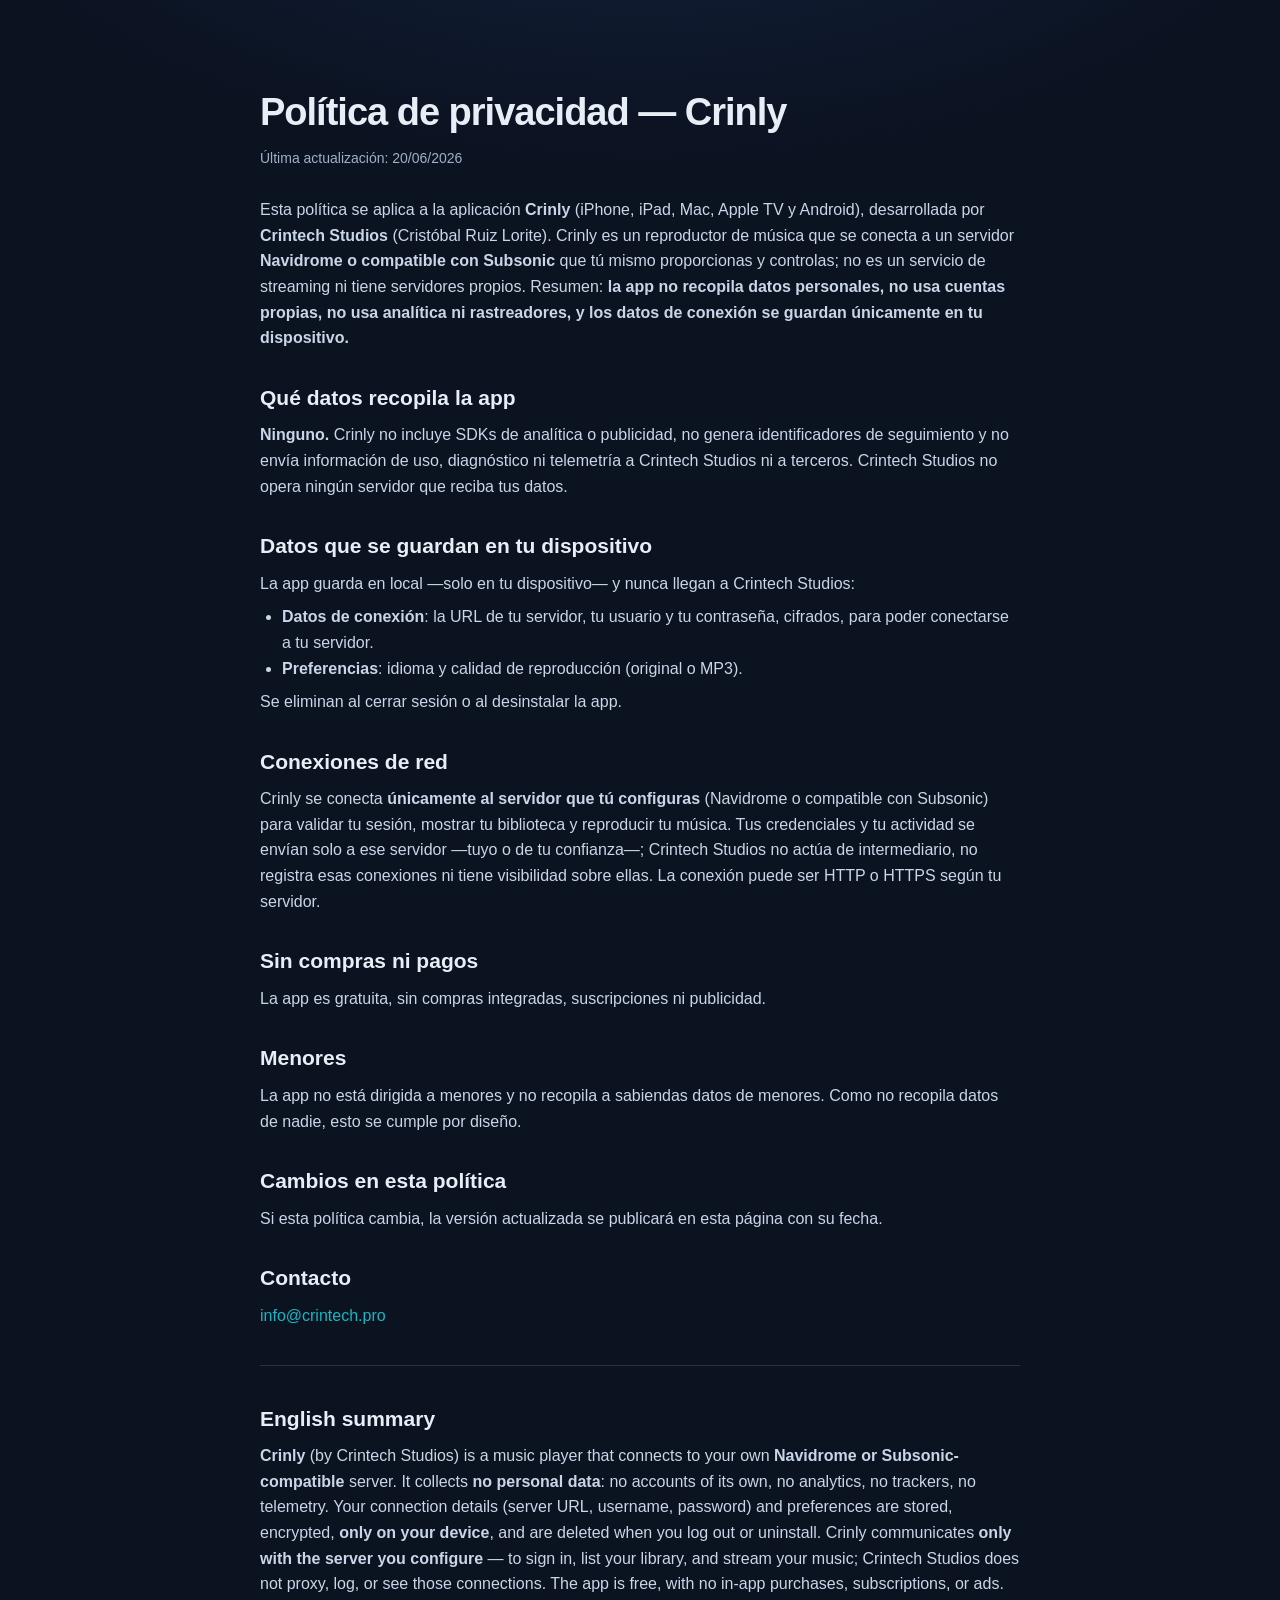
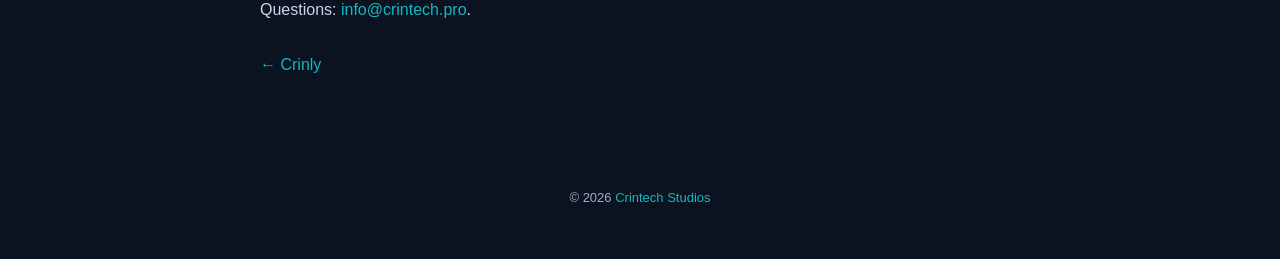
==== privacy/index.html @ 0751bfa3 "Crinly web: landing + política de privacidad (estático para Coolify)" ====
<!DOCTYPE html>
<html lang="es">
<head>
  <meta charset="UTF-8">
  <meta name="viewport" content="width=device-width, initial-scale=1.0">
  <title>Política de privacidad — Crinly</title>
  <meta name="description" content="Política de privacidad de Crinly: no recopila datos, sin cuentas, sin analítica ni rastreadores; las credenciales se guardan solo en tu dispositivo y solo se comunica con tu propio servidor.">
  <meta name="theme-color" content="#0B1220">
  <link rel="icon" href="/favicon.png">
  <link rel="canonical" href="https://crinly.crintech.pro/privacy/">
  <link rel="stylesheet" href="/style.css">
</head>
<body>
  <main class="wrap legal">
    <h1>Política de privacidad — Crinly</h1>
    <p class="updated">Última actualización: 20/06/2026</p>

    <p>Esta política se aplica a la aplicación <strong>Crinly</strong> (iPhone, iPad, Mac, Apple&nbsp;TV y Android), desarrollada por <strong>Crintech Studios</strong> (Cristóbal Ruiz Lorite). Crinly es un reproductor de música que se conecta a un servidor <strong>Navidrome o compatible con Subsonic</strong> que tú mismo proporcionas y controlas; no es un servicio de streaming ni tiene servidores propios. Resumen: <strong>la app no recopila datos personales, no usa cuentas propias, no usa analítica ni rastreadores, y los datos de conexión se guardan únicamente en tu dispositivo.</strong></p>

    <h2>Qué datos recopila la app</h2>
    <p><strong>Ninguno.</strong> Crinly no incluye SDKs de analítica o publicidad, no genera identificadores de seguimiento y no envía información de uso, diagnóstico ni telemetría a Crintech Studios ni a terceros. Crintech Studios no opera ningún servidor que reciba tus datos.</p>

    <h2>Datos que se guardan en tu dispositivo</h2>
    <p>La app guarda en local —solo en tu dispositivo— y nunca llegan a Crintech Studios:</p>
    <ul>
      <li><strong>Datos de conexión</strong>: la URL de tu servidor, tu usuario y tu contraseña, cifrados, para poder conectarse a tu servidor.</li>
      <li><strong>Preferencias</strong>: idioma y calidad de reproducción (original o MP3).</li>
    </ul>
    <p>Se eliminan al cerrar sesión o al desinstalar la app.</p>

    <h2>Conexiones de red</h2>
    <p>Crinly se conecta <strong>únicamente al servidor que tú configuras</strong> (Navidrome o compatible con Subsonic) para validar tu sesión, mostrar tu biblioteca y reproducir tu música. Tus credenciales y tu actividad se envían solo a ese servidor —tuyo o de tu confianza—; Crintech Studios no actúa de intermediario, no registra esas conexiones ni tiene visibilidad sobre ellas. La conexión puede ser HTTP o HTTPS según tu servidor.</p>

    <h2>Sin compras ni pagos</h2>
    <p>La app es gratuita, sin compras integradas, suscripciones ni publicidad.</p>

    <h2>Menores</h2>
    <p>La app no está dirigida a menores y no recopila a sabiendas datos de menores. Como no recopila datos de nadie, esto se cumple por diseño.</p>

    <h2>Cambios en esta política</h2>
    <p>Si esta política cambia, la versión actualizada se publicará en esta página con su fecha.</p>

    <h2>Contacto</h2>
    <p><a href="mailto:info@crintech.pro?subject=Privacidad%20Crinly">info@crintech.pro</a></p>

    <hr>

    <h2 id="en">English summary</h2>
    <p><strong>Crinly</strong> (by Crintech Studios) is a music player that connects to your own <strong>Navidrome or Subsonic-compatible</strong> server. It collects <strong>no personal data</strong>: no accounts of its own, no analytics, no trackers, no telemetry. Your connection details (server URL, username, password) and preferences are stored, encrypted, <strong>only on your device</strong>, and are deleted when you log out or uninstall. Crinly communicates <strong>only with the server you configure</strong> — to sign in, list your library, and stream your music; Crintech Studios does not proxy, log, or see those connections. The app is free, with no in-app purchases, subscriptions, or ads. Questions: <a href="mailto:info@crintech.pro?subject=Crinly%20privacy">info@crintech.pro</a>.</p>

    <a class="back" href="/">&larr; Crinly</a>
  </main>
  <footer>&copy; 2026 <a href="https://crintech.pro">Crintech Studios</a></footer>
</body>
</html>
---- style.css ----
:root {
  --teal: #15B8C4;
  --blue: #2563EB;
  --bg: #0B1220;
  --bg2: #0E1A2E;
  --fg: #E8EEF6;
  --muted: #9FB0C7;
}
* { box-sizing: border-box; margin: 0; padding: 0; }
html { -webkit-text-size-adjust: 100%; }
body {
  font-family: -apple-system, BlinkMacSystemFont, "Segoe UI", Roboto, Helvetica, Arial, sans-serif;
  color: var(--fg);
  background: radial-gradient(1200px 600px at 50% -10%, #14233f 0%, var(--bg) 60%);
  min-height: 100vh;
  line-height: 1.6;
}
a { color: var(--teal); text-decoration: none; }
a:hover { text-decoration: underline; }
.wrap { max-width: 760px; margin: 0 auto; padding: 0 24px; }

/* hero */
.hero { text-align: center; padding: 80px 24px 56px; }
.mark { width: 132px; height: 132px; border-radius: 30px;
  background: linear-gradient(135deg, var(--teal), var(--blue));
  display: inline-flex; align-items: center; justify-content: center;
  box-shadow: 0 20px 50px rgba(37,99,235,.35); }
.mark svg { width: 78px; height: 78px; }
h1 { font-size: 56px; font-weight: 800; margin: 26px 0 6px; letter-spacing: -1px; }
.tagline { font-size: 22px; color: var(--muted); }
.lead { max-width: 560px; margin: 26px auto 0; color: var(--muted); font-size: 17px; }
.soon { margin-top: 30px; font-size: 14px; color: var(--muted);
  border: 1px solid rgba(159,176,199,.25); border-radius: 999px; display: inline-block; padding: 8px 18px; }
.links { margin-top: 34px; }
.links a { margin: 0 12px; }

/* legal */
.legal { padding: 56px 0 80px; }
.legal h1 { font-size: 38px; text-align: left; margin-bottom: 4px; }
.legal .updated { color: var(--muted); font-size: 14px; margin-bottom: 28px; }
.legal h2 { font-size: 21px; margin: 30px 0 8px; }
.legal p, .legal li { color: #C9D6E8; }
.legal ul { margin: 8px 0 8px 22px; }
.legal hr { border: 0; border-top: 1px solid rgba(159,176,199,.2); margin: 36px 0; }
.legal .back { display: inline-block; margin-top: 30px; }

footer { text-align: center; color: var(--muted); font-size: 13px; padding: 30px 24px 50px; }
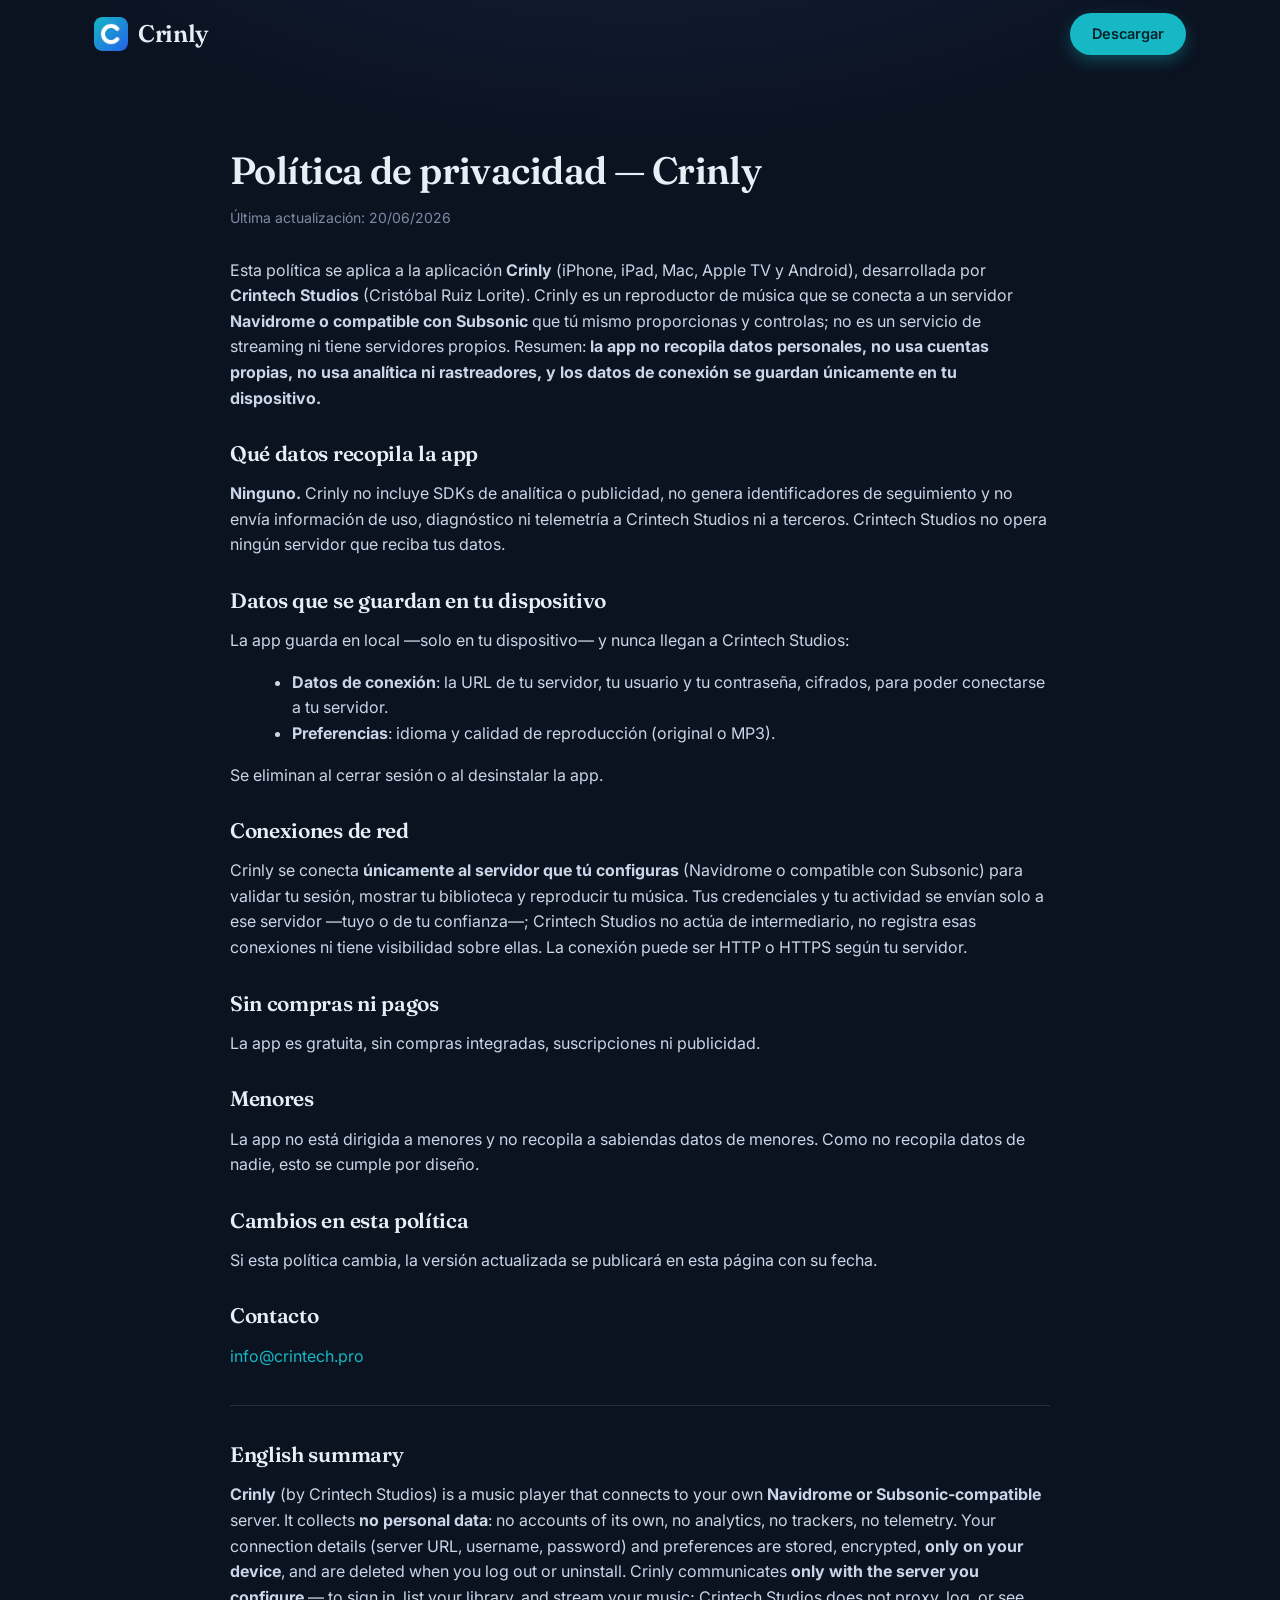
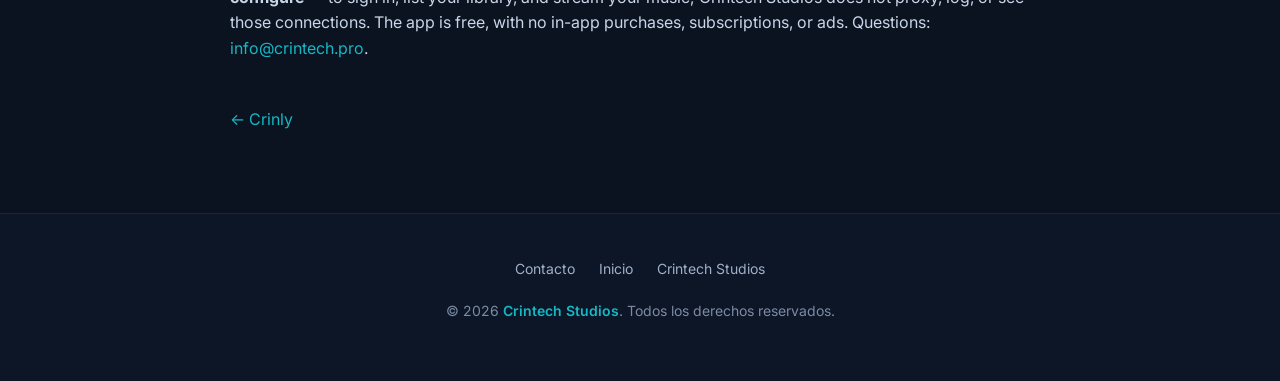
==== commit 160ca861: "landing: mismo sistema de diseño que aulixa.app (Fraunces + Inter, nav fijo con menu movil, seccione" ====
--- a/privacy/index.html
+++ b/privacy/index.html
@@ -8,9 +8,24 @@
   <meta name="theme-color" content="#0B1220">
   <link rel="icon" href="/favicon.png">
   <link rel="canonical" href="https://crinly.crintech.pro/privacy/">
+  <link rel="preconnect" href="https://fonts.googleapis.com">
+  <link rel="preconnect" href="https://fonts.gstatic.com" crossorigin>
+  <link href="https://fonts.googleapis.com/css2?family=Fraunces:opsz,wght@9..144,400;9..144,500;9..144,600;9..144,700&family=Inter:wght@400;500;600;700&display=swap" rel="stylesheet">
   <link rel="stylesheet" href="/style.css">
 </head>
 <body>
+  <nav id="nav" class="scrolled">
+    <div class="nav-inner">
+      <a href="/" class="nav-logo">
+        <img src="/img/crinly-icon-160.png" alt="" class="nav-logo-img">
+        <span class="nav-logo-word">Crinly</span>
+      </a>
+      <div class="nav-right">
+        <a href="/#descargar" class="nav-cta">Descargar</a>
+      </div>
+    </div>
+  </nav>
+
   <main class="wrap legal">
     <h1>Política de privacidad — Crinly</h1>
     <p class="updated">Última actualización: 20/06/2026</p>
@@ -50,6 +65,16 @@
 
     <a class="back" href="/">&larr; Crinly</a>
   </main>
-  <footer>&copy; 2026 <a href="https://crintech.pro">Crintech Studios</a></footer>
+  <footer class="footer">
+    <div class="footer-inner">
+      <div class="footer-links">
+        <a href="mailto:info@crintech.pro?subject=Crinly" class="footer-link">Contacto</a>
+        <a href="/" class="footer-link">Inicio</a>
+        <a href="https://crintech.pro" class="footer-link">Crintech Studios</a>
+      </div>
+      <p class="footer-copy">&copy; <span id="year">2026</span> <a href="https://crintech.pro">Crintech Studios</a>. Todos los derechos reservados.</p>
+    </div>
+  </footer>
+  <script src="/js/main.js" defer></script>
 </body>
 </html>
--- a/style.css
+++ b/style.css
@@ -1,47 +1,189 @@
+/* =============================================================================
+   Crinly — hoja de estilo
+   Mismo sistema de diseño que aulixa.app (nav fijo, secciones de 120px, ancho
+   1140, Fraunces para titulares + Inter para texto, pie centrado) con la paleta
+   propia de Crinly: fondo noche y turquesa en vez del crema y la mostaza.
+   ========================================================================== */
+
 :root {
+  /* superficies */
+  --bg: #0B1220;
+  --bg-2: #0E1A2E;
+  --surface: #101E33;
+  --surface-soft: rgba(255, 255, 255, .03);
+
+  /* acentos: el turquesa hace de CTA (rol de la mostaza de Aulixa) y el azul de secundario */
   --teal: #15B8C4;
-  --blue: #2563EB;
-  --bg: #0B1220;
-  --bg2: #0E1A2E;
-  --fg: #E8EEF6;
-  --muted: #9FB0C7;
+  --teal-dark: #10939D;
+  --blue: #4B8DF8;
+  --blue-dark: #2563EB;
+
+  /* texto: aquí la escala va al revés que en Aulixa, porque el fondo es oscuro */
+  --ink: #E8EEF6;
+  --ink-2: #9FB0C7;
+  --ink-3: #7C8BA3;
+
+  --border: rgba(159, 176, 199, .18);
+  --border-soft: rgba(159, 176, 199, .10);
+  --shadow-sm: 0 4px 14px rgba(0, 0, 0, .35);
+  --shadow-md: 0 14px 32px rgba(0, 0, 0, .45);
+
+  --nav-height: 68px;
+  --section-padding: 120px 0;
+  --max-width: 1140px;
+
+  --font-display: 'Fraunces', Georgia, 'Times New Roman', serif;
+  --font-body: 'Inter', -apple-system, BlinkMacSystemFont, system-ui, sans-serif;
 }
-* { box-sizing: border-box; margin: 0; padding: 0; }
-html { -webkit-text-size-adjust: 100%; }
+
+* { box-sizing: border-box; }
+html { scroll-behavior: smooth; scroll-padding-top: calc(var(--nav-height) + 16px); }
 body {
-  font-family: -apple-system, BlinkMacSystemFont, "Segoe UI", Roboto, Helvetica, Arial, sans-serif;
-  color: var(--fg);
+  margin: 0;
+  font-family: var(--font-body);
+  color: var(--ink);
   background: radial-gradient(1200px 600px at 50% -10%, #14233f 0%, var(--bg) 60%);
-  min-height: 100vh;
+  -webkit-font-smoothing: antialiased;
   line-height: 1.6;
 }
+h1, h2, h3 { font-family: var(--font-display); font-weight: 600; letter-spacing: -.015em; line-height: 1.15; }
 a { color: var(--teal); text-decoration: none; }
 a:hover { text-decoration: underline; }
-.wrap { max-width: 760px; margin: 0 auto; padding: 0 24px; }
+:focus-visible { outline: 2px solid var(--teal); outline-offset: 3px; border-radius: 6px; }
+img { max-width: 100%; }
 
-/* hero */
-.hero { text-align: center; padding: 80px 24px 56px; }
-.mark { width: 132px; height: 132px; border-radius: 30px;
-  background: linear-gradient(135deg, var(--teal), var(--blue));
-  display: inline-flex; align-items: center; justify-content: center;
-  box-shadow: 0 20px 50px rgba(37,99,235,.35); }
-.mark svg { width: 78px; height: 78px; }
-h1 { font-size: 56px; font-weight: 800; margin: 26px 0 6px; letter-spacing: -1px; }
-.tagline { font-size: 22px; color: var(--muted); }
-.lead { max-width: 560px; margin: 26px auto 0; color: var(--muted); font-size: 17px; }
-.soon { margin-top: 30px; font-size: 14px; color: var(--muted);
-  border: 1px solid rgba(159,176,199,.25); border-radius: 999px; display: inline-block; padding: 8px 18px; }
-.links { margin-top: 34px; }
-.links a { margin: 0 12px; }
+/* ---------- nav ---------- */
+#nav { position: fixed; top: 0; left: 0; right: 0; z-index: 1000; height: var(--nav-height);
+  transition: background .3s, backdrop-filter .3s, box-shadow .3s, border-color .3s; }
+#nav.scrolled { background: rgba(11, 18, 32, .82);
+  -webkit-backdrop-filter: saturate(140%) blur(18px); backdrop-filter: saturate(140%) blur(18px);
+  border-bottom: 1px solid var(--border-soft); box-shadow: var(--shadow-sm); }
+.nav-inner { max-width: var(--max-width); margin: 0 auto; height: 100%; display: flex;
+  align-items: center; justify-content: space-between; padding: 0 24px; }
+.nav-logo { display: flex; align-items: center; gap: 10px; }
+.nav-logo:hover { text-decoration: none; }
+.nav-logo-img { height: 34px; width: auto; border-radius: 8px; }
+.nav-logo-word { font-family: var(--font-display); font-weight: 600; font-size: 24px; color: var(--ink); letter-spacing: -.015em; }
+.nav-center { display: flex; align-items: center; gap: 4px; }
+.nav-link { color: var(--ink-2); font-size: 14.5px; font-weight: 500; padding: 8px 14px;
+  border-radius: 10px; transition: color .2s, background .2s; }
+.nav-link:hover { color: var(--ink); background: rgba(255, 255, 255, .06); text-decoration: none; }
+.nav-right { display: flex; align-items: center; gap: 10px; }
+.nav-cta { background: var(--teal); color: #06222A; padding: 9px 22px; border-radius: 999px;
+  font-size: 14.5px; font-weight: 600; box-shadow: 0 6px 16px rgba(21, 184, 196, .32);
+  transition: background .2s, transform .2s, box-shadow .2s; }
+.nav-cta:hover { background: var(--teal-dark); transform: translateY(-1px); text-decoration: none;
+  box-shadow: 0 10px 22px rgba(21, 184, 196, .4); }
+.nav-hamburger { display: none; background: none; border: none; color: var(--ink);
+  font-size: 24px; cursor: pointer; padding: 4px; }
 
-/* legal */
-.legal { padding: 56px 0 80px; }
+/* ---------- hero ---------- */
+.hero { min-height: 100vh; display: flex; align-items: center; justify-content: center;
+  padding: calc(var(--nav-height) + 56px) 24px 80px; }
+.hero-inner { max-width: 760px; margin: 0 auto; text-align: center; }
+.mark { width: 96px; height: 96px; margin: 0 auto 22px; border-radius: 24px;
+  background: linear-gradient(135deg, var(--teal), var(--blue-dark)); display: grid; place-items: center; }
+.mark svg { width: 62px; height: 62px; }
+.hero h1 { font-size: clamp(46px, 8vw, 72px); margin: 0 0 6px; }
+.tagline { font-family: var(--font-display); font-size: clamp(19px, 2.6vw, 24px); color: var(--teal); margin: 0 0 18px; }
+.lead { font-size: 17px; color: var(--ink-2); max-width: 62ch; margin: 0 auto 30px; }
+.lead strong { color: var(--ink); font-weight: 600; }
+.devices { margin-top: 24px; font-size: 13px; color: var(--ink-3); letter-spacing: .2px; }
+
+/* insignias oficiales de Apple; la negra trae borde claro y se lee sobre el fondo noche */
+.store-badges { display: flex; align-items: center; justify-content: center; gap: 14px; flex-wrap: wrap; }
+.store-badge { width: auto; transition: transform .18s ease, filter .18s ease;
+  filter: drop-shadow(0 6px 16px rgba(0, 0, 0, .45)); }
+.store-badge:hover { transform: translateY(-2px); filter: drop-shadow(0 10px 22px rgba(0, 0, 0, .6)); }
+.badge-apple, .badge-mac { height: 50px; }
+/* Android va sin insignia oficial: está en prueba cerrada y el badge «Disponible
+   en Google Play» daría a entender que se instala sin más. */
+.cta-android { margin-top: 16px; }
+.btn-android { display: inline-flex; align-items: center; gap: 8px; font-size: 14px; font-weight: 600;
+  color: var(--ink-2); border: 1px solid var(--border); border-radius: 12px; padding: 9px 16px;
+  transition: border-color .15s ease, color .15s ease; }
+.btn-android:hover { color: var(--ink); border-color: rgba(159, 176, 199, .5); text-decoration: none; }
+
+/* ---------- secciones ---------- */
+.section { padding: var(--section-padding); }
+.section-alt { background: linear-gradient(180deg, rgba(14, 26, 46, 0) 0%, var(--bg-2) 50%, rgba(14, 26, 46, 0) 100%); }
+.section-inner { max-width: var(--max-width); margin: 0 auto; padding: 0 24px; text-align: center; }
+.section-tag { display: inline-block; color: var(--blue); font-size: 13px; font-weight: 700;
+  text-transform: uppercase; letter-spacing: .14em; margin-bottom: 14px; }
+.section-inner h2 { font-size: clamp(30px, 4vw, 44px); margin: 0 0 20px; }
+.section-lead { font-size: 16.5px; color: var(--ink-2); max-width: 66ch; margin: 0 auto 16px; }
+.section-lead strong { color: var(--ink); font-weight: 600; }
+.section-note { font-size: 14px; color: var(--ink-3); margin-top: 26px; }
+.inline-link { font-weight: 600; }
+
+/* tarjetas de funciones */
+.cards { display: grid; grid-template-columns: repeat(auto-fit, minmax(280px, 1fr)); gap: 18px;
+  margin-top: 40px; text-align: left; }
+.card { background: var(--surface-soft); border: 1px solid var(--border-soft); border-radius: 18px;
+  padding: 24px 22px; }
+.card h3 { font-size: 18px; margin: 0 0 8px; color: var(--ink); }
+.card p { font-size: 14.5px; color: var(--ink-2); margin: 0; }
+
+/* servidores compatibles */
+.chips { list-style: none; display: flex; flex-wrap: wrap; justify-content: center; gap: 10px;
+  padding: 0; margin: 32px 0 0; }
+.chips li { border: 1px solid var(--border); border-radius: 999px; padding: 8px 18px;
+  font-size: 14.5px; font-weight: 500; color: var(--ink); background: var(--surface-soft); }
+
+/* dispositivos */
+.devgrid { display: grid; grid-template-columns: repeat(auto-fit, minmax(160px, 1fr)); gap: 14px; margin-top: 40px; }
+.dev { border: 1px solid var(--border-soft); border-radius: 16px; padding: 20px 14px; background: var(--surface-soft); }
+.dev span { display: block; font-family: var(--font-display); font-size: 17px; font-weight: 600; }
+.dev small { display: block; margin-top: 4px; font-size: 13px; color: var(--ink-3); }
+
+/* pasos de la beta */
+.beta-steps { list-style: none; margin: 40px auto 0; padding: 0; display: grid; gap: 20px;
+  max-width: 620px; text-align: left; }
+.beta-steps li { display: flex; gap: 16px; align-items: flex-start; }
+.beta-num { flex: none; width: 30px; height: 30px; border-radius: 50%; display: grid; place-items: center;
+  background: var(--teal); color: #06222A; font-size: 14px; font-weight: 700; margin-top: 2px; }
+.beta-steps h3 { font-size: 17px; margin: 0 0 4px; }
+.beta-steps p { font-size: 14.5px; color: var(--ink-2); margin: 0 0 8px; }
+.beta-link { display: inline-block; font-size: 14px; font-weight: 600; margin-right: 16px; }
+
+/* ---------- pie ---------- */
+.footer { border-top: 1px solid var(--border-soft); padding: 44px 24px; background: rgba(14, 26, 46, .5); }
+.footer-inner { max-width: var(--max-width); margin: 0 auto; text-align: center; }
+.footer-links { display: flex; justify-content: center; gap: 24px; flex-wrap: wrap; margin-bottom: 20px; }
+.footer-link { font-size: 14px; color: var(--ink-2); transition: color .2s; }
+.footer-link:hover { color: var(--teal); }
+.footer-copy { font-size: 14px; color: var(--ink-3); }
+.footer-copy a { color: var(--teal); font-weight: 600; }
+
+/* ---------- páginas legales (/privacy/) ---------- */
+.wrap { max-width: 820px; margin: 0 auto; padding: 0 24px; }
+.legal { padding: calc(var(--nav-height) + 56px) 0 80px; }
 .legal h1 { font-size: 38px; text-align: left; margin-bottom: 4px; }
-.legal .updated { color: var(--muted); font-size: 14px; margin-bottom: 28px; }
+.legal .updated { color: var(--ink-3); font-size: 14px; margin-bottom: 28px; }
 .legal h2 { font-size: 21px; margin: 30px 0 8px; }
 .legal p, .legal li { color: #C9D6E8; }
 .legal ul { margin: 8px 0 8px 22px; }
-.legal hr { border: 0; border-top: 1px solid rgba(159,176,199,.2); margin: 36px 0; }
+.legal hr { border: 0; border-top: 1px solid var(--border); margin: 36px 0; }
 .legal .back { display: inline-block; margin-top: 30px; }
 
-footer { text-align: center; color: var(--muted); font-size: 13px; padding: 30px 24px 50px; }
+/* ---------- adaptación a móvil ---------- */
+@media (max-width: 900px) {
+  :root { --section-padding: 80px 0; }
+  .nav-hamburger { display: block; }
+  .nav-center { position: absolute; top: var(--nav-height); left: 0; right: 0; flex-direction: column;
+    align-items: stretch; gap: 0; padding: 10px 16px 16px; display: none;
+    /* opaco a propósito: con fondo translúcido el hero se leía a través del menú
+       (backdrop-filter no se aplica en todos los navegadores) */
+    background: #0B1220;
+    border-bottom: 1px solid var(--border-soft); box-shadow: var(--shadow-md); }
+  .nav-center.open { display: flex; }
+  .nav-link { padding: 12px 10px; }
+}
+@media (max-width: 560px) {
+  .badge-apple, .badge-mac { height: 44px; }
+  .hero { padding-top: calc(var(--nav-height) + 32px); }
+}
+@media (prefers-reduced-motion: reduce) {
+  html { scroll-behavior: auto; }
+  * { transition: none !important; animation: none !important; }
+}
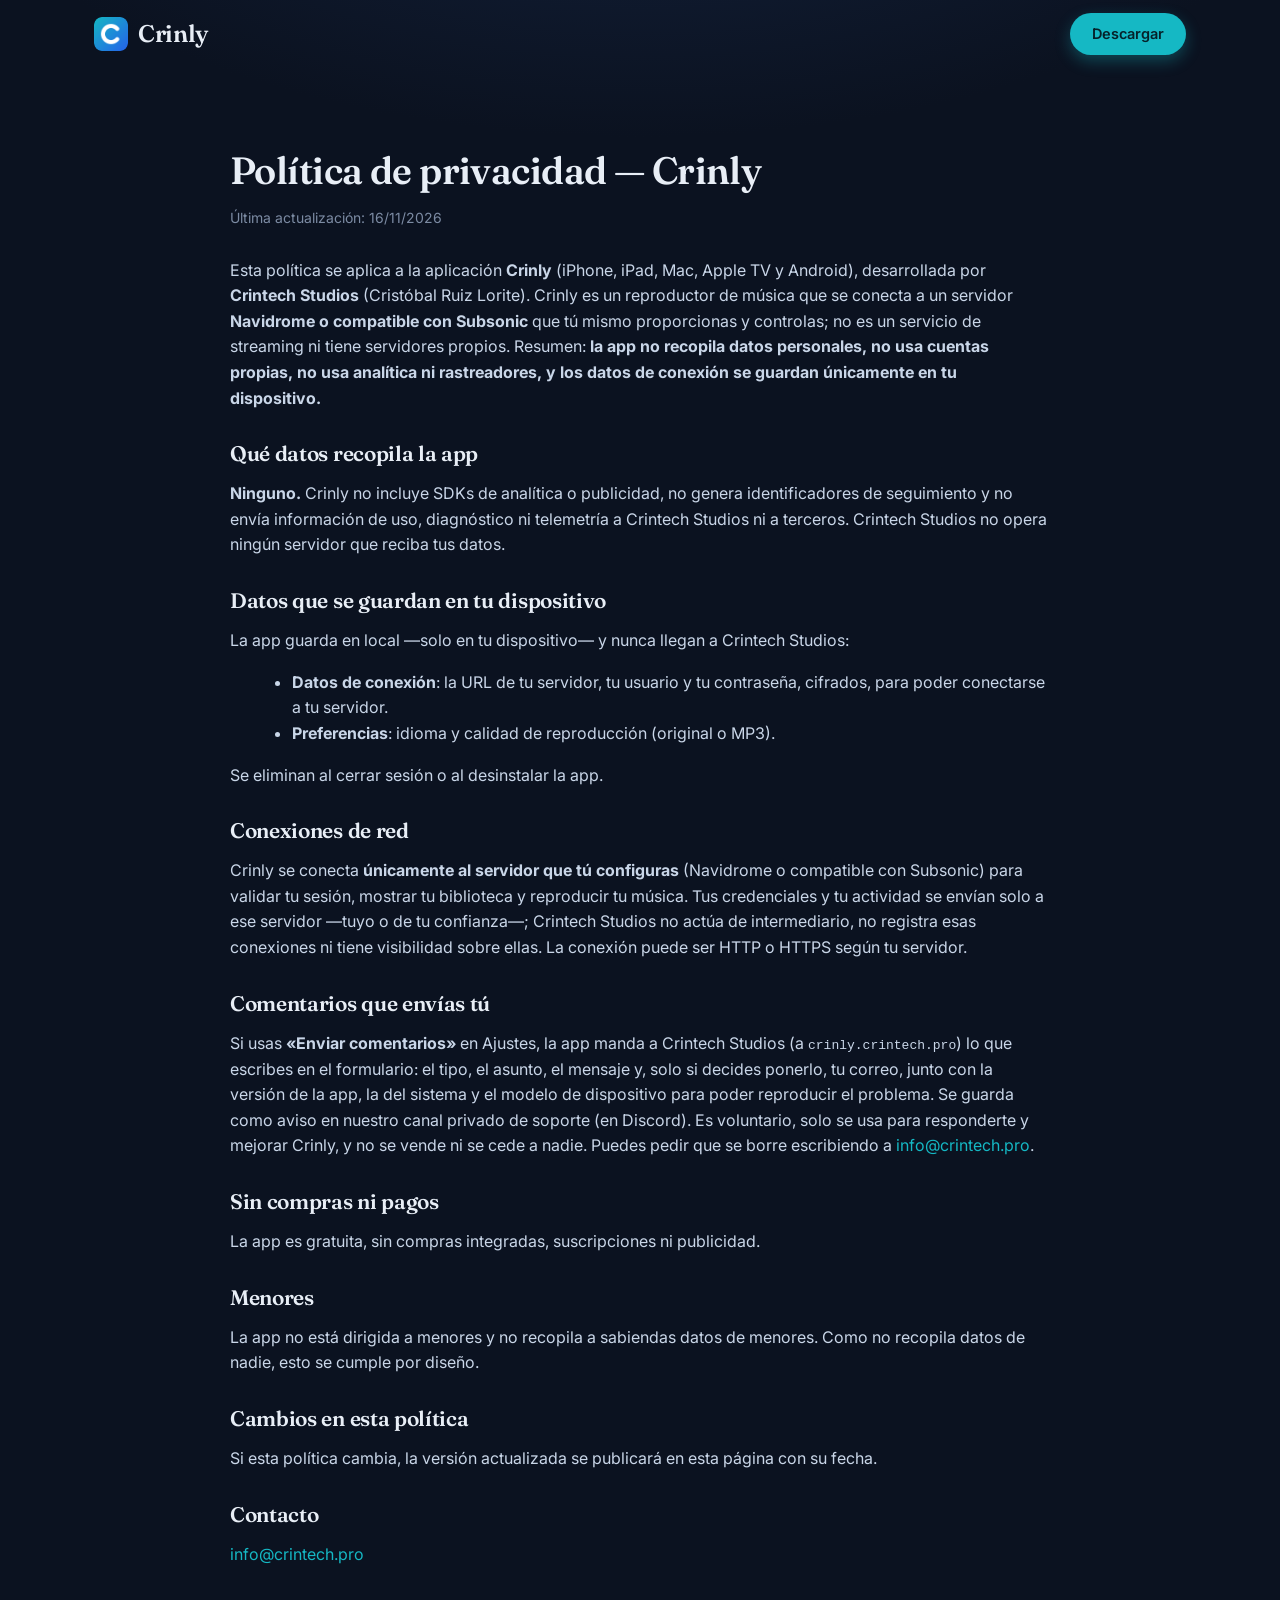
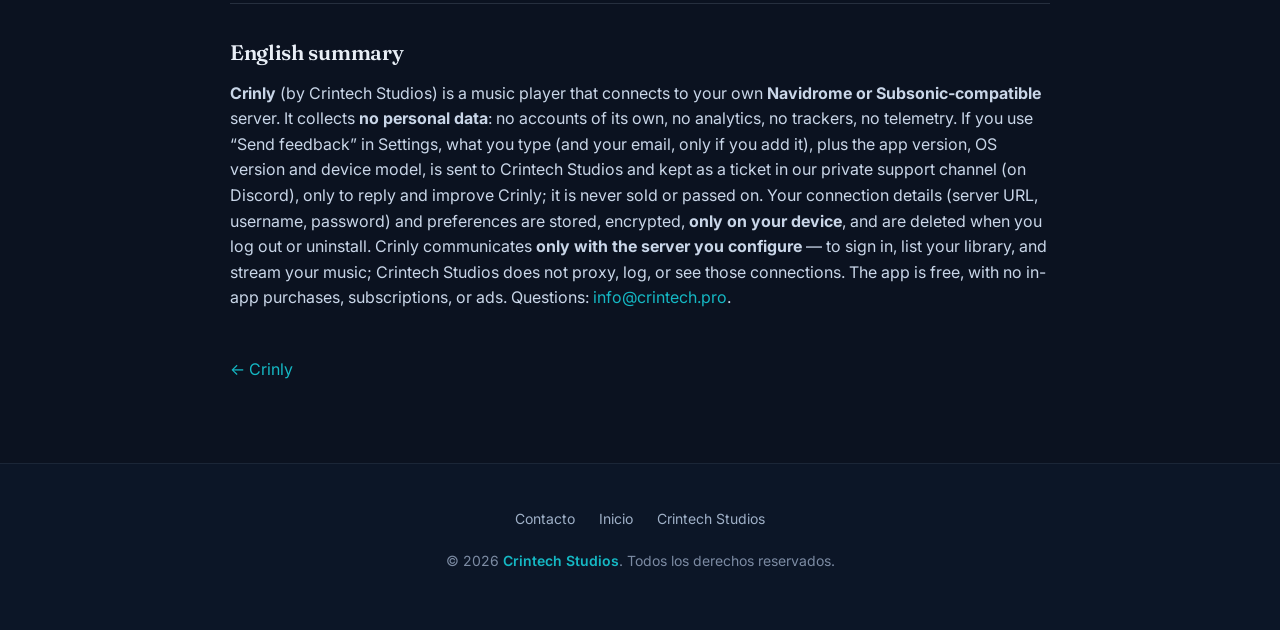
==== commit 5e7db3db: "legal: términos de uso de Crinly; la privacidad explica qué envía «Enviar comentarios»" ====
--- a/privacy/index.html
+++ b/privacy/index.html
@@ -28,7 +28,7 @@
 
   <main class="wrap legal">
     <h1>Política de privacidad — Crinly</h1>
-    <p class="updated">Última actualización: 20/06/2026</p>
+    <p class="updated">Última actualización: 16/11/2026</p>
 
     <p>Esta política se aplica a la aplicación <strong>Crinly</strong> (iPhone, iPad, Mac, Apple&nbsp;TV y Android), desarrollada por <strong>Crintech Studios</strong> (Cristóbal Ruiz Lorite). Crinly es un reproductor de música que se conecta a un servidor <strong>Navidrome o compatible con Subsonic</strong> que tú mismo proporcionas y controlas; no es un servicio de streaming ni tiene servidores propios. Resumen: <strong>la app no recopila datos personales, no usa cuentas propias, no usa analítica ni rastreadores, y los datos de conexión se guardan únicamente en tu dispositivo.</strong></p>
 
@@ -46,6 +46,9 @@
     <h2>Conexiones de red</h2>
     <p>Crinly se conecta <strong>únicamente al servidor que tú configuras</strong> (Navidrome o compatible con Subsonic) para validar tu sesión, mostrar tu biblioteca y reproducir tu música. Tus credenciales y tu actividad se envían solo a ese servidor —tuyo o de tu confianza—; Crintech Studios no actúa de intermediario, no registra esas conexiones ni tiene visibilidad sobre ellas. La conexión puede ser HTTP o HTTPS según tu servidor.</p>
 
+    <h2>Comentarios que envías tú</h2>
+    <p>Si usas <strong>«Enviar comentarios»</strong> en Ajustes, la app manda a Crintech Studios (a <code>crinly.crintech.pro</code>) lo que escribes en el formulario: el tipo, el asunto, el mensaje y, solo si decides ponerlo, tu correo, junto con la versión de la app, la del sistema y el modelo de dispositivo para poder reproducir el problema. Se guarda como aviso en nuestro canal privado de soporte (en Discord). Es voluntario, solo se usa para responderte y mejorar Crinly, y no se vende ni se cede a nadie. Puedes pedir que se borre escribiendo a <a href="mailto:info@crintech.pro?subject=Privacidad%20Crinly">info@crintech.pro</a>.</p>
+
     <h2>Sin compras ni pagos</h2>
     <p>La app es gratuita, sin compras integradas, suscripciones ni publicidad.</p>
 
@@ -61,7 +64,7 @@
     <hr>
 
     <h2 id="en">English summary</h2>
-    <p><strong>Crinly</strong> (by Crintech Studios) is a music player that connects to your own <strong>Navidrome or Subsonic-compatible</strong> server. It collects <strong>no personal data</strong>: no accounts of its own, no analytics, no trackers, no telemetry. Your connection details (server URL, username, password) and preferences are stored, encrypted, <strong>only on your device</strong>, and are deleted when you log out or uninstall. Crinly communicates <strong>only with the server you configure</strong> — to sign in, list your library, and stream your music; Crintech Studios does not proxy, log, or see those connections. The app is free, with no in-app purchases, subscriptions, or ads. Questions: <a href="mailto:info@crintech.pro?subject=Crinly%20privacy">info@crintech.pro</a>.</p>
+    <p><strong>Crinly</strong> (by Crintech Studios) is a music player that connects to your own <strong>Navidrome or Subsonic-compatible</strong> server. It collects <strong>no personal data</strong>: no accounts of its own, no analytics, no trackers, no telemetry. If you use “Send feedback” in Settings, what you type (and your email, only if you add it), plus the app version, OS version and device model, is sent to Crintech Studios and kept as a ticket in our private support channel (on Discord), only to reply and improve Crinly; it is never sold or passed on. Your connection details (server URL, username, password) and preferences are stored, encrypted, <strong>only on your device</strong>, and are deleted when you log out or uninstall. Crinly communicates <strong>only with the server you configure</strong> — to sign in, list your library, and stream your music; Crintech Studios does not proxy, log, or see those connections. The app is free, with no in-app purchases, subscriptions, or ads. Questions: <a href="mailto:info@crintech.pro?subject=Crinly%20privacy">info@crintech.pro</a>.</p>
 
     <a class="back" href="/">&larr; Crinly</a>
   </main>
